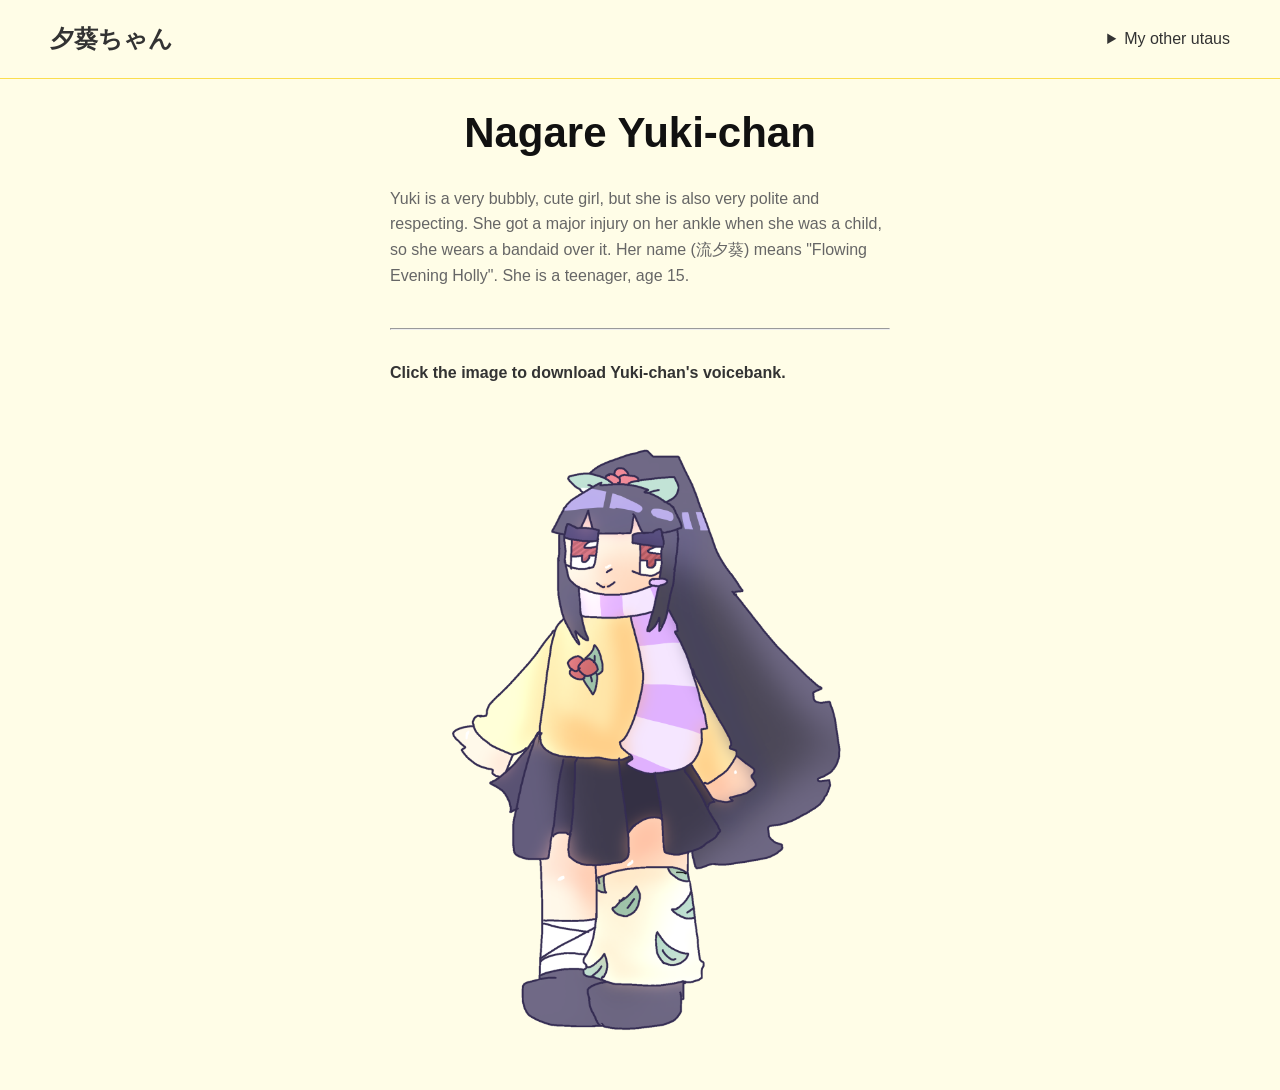
==== index.html @ 77388546 "Start" ====
<!DOCTYPE html>
<html lang="en">
<head>
    <meta charset="UTF-8">
    <meta name="viewport" content="width=device-width, initial-scale=1.0">
    <title>Yuki and Mogami</title>
    <link rel="stylesheet" href="style.css">
    <link rel="icon" href="./Yuki copy.bmp">
</head>
<body>

    <!-- Header Navigation -->
    <header class="navbar">
        <div class="logo">夕葵ちゃん</div>
        <nav>
            <details Character>
                 <summary>My other utaus</summary>
                <a href="Mogamikun.html"></a>(最上) Mogami-kun WIP
            </details>
        </nav>
    </header>



    <!-- Main Content Container -->
    <main class="container">
        
        <!-- Left Column: Character Info & Links -->
        <section class="info-section">
            <h1 class="character-name">Nagare Yuki-chan</h1>
            <p class="character-description">
               Yuki is a very bubbly, cute girl, but she is also very polite and respecting. 
She got a major injury on her ankle when she was a child, so she wears a bandaid over it.
Her name (流夕葵) means "Flowing Evening Holly". She is a teenager, age 15.
<hr>
<h1 class="Instruct">Click the image to download Yuki-chan's voicebank.</h1>
            </p>

            

         <a href="Yuki-Chan.zip" download>
            <button>
        <!-- Right Column: Character Visual Anchor -->
        <aside class="image-section">
            <!-- Replace with your character's transparent PNG -->
            <img src="./Fullbody2.YukiPNG copy.PNG" alt="Character Artwork" class="character-img">
        </aside>
            </button></a>
    </main>


    
</body>
</html>
---- style.css ----
/* Global Reset & Typography */
* {
    margin: 0;
    padding: 0;
    -moz-box-sizing: border-box;
    font-family: 'Helvetica Neue', Arial, sans-serif;
}

body {
    background-color: #fffde7;
    color: #333333;
    line-height: 1.6;
}

/* Navbar Styling */
.navbar {
    display: flex;
    justify-content: space-between;
    align-items: center;
    padding: 20px 50px;
    border-bottom: 1px solid #fbde4f;
    
}

.navbar .logo {
    font-size: 24px;
    font-weight: bold;
}

.navbar nav a {
    text-decoration: none;
    color: #555;
    margin-left: 20px;
    font-weight: 50px;
}

.navbar nav a.active, .navbar nav a:hover {
    color: #000;
    font-weight: bold;
}

/* Layout Container */
.container {
    display: grid;
    grid-template-columns: 1.2fr 0.8fr;
    max-width: 1200px;
    align-items: center;
    margin: 40px auto;
    padding: 0 20px;
    gap: 40px;
    height: 100vh;               /* Makes the container the full height of the screen */
  display: flex;               /* Activates Flexbox layout */
  justify-content: center;     /* Centers text horizontally */
  align-items: center;         /* Centers text vertically */
}

/* Info Section styling */
.character-name {
    margin-top: 50px;
    font-size: 42px;
    margin-bottom: 20px;
    text-align: center;
    color: #111;
}

.character-description {
    font-size: 16px;
    color: #666;
    margin-bottom: 40px;
    max-width: 500px;
}

/* Content Tabs */
.tabs {
    display: flex;
    border-bottom: 1px solid #eaeaea;
    margin-bottom: 30px;
}

.tab-btn {
    background: none;
    border: none;
    padding: 10px 20px;
    font-size: 16px;
    cursor: pointer;
    color: #888;
}

.tab-btn.active {
    color: #ff5722; /* Accent color matching your screenshot */
    border-bottom: 3px solid #ff5722;
    font-weight: bold;
}

/* Download Link Section */
.link-group {
    margin-bottom: 30px;
}

.link-group h2 {
    font-size: 14px;
    text-transform: uppercase;
    color: #ff5722;
    margin-bottom: 12px;
    letter-spacing: 0.5px;
}

.link-group ul {
    list-style: none;
}

.link-group ul li {
    margin-bottom: 8px;
}

.link-group a {
    color: #0066cc;
    text-decoration: none;
}

.link-group a:hover {
    text-decoration: underline;
}

/* Character Image Sidebar */
.image-section {
    display: flex;
    justify-content: center;
    align-items: flex-start;
}

.character-img {
    max-width: 100%;
    height: auto;
    width: 500px;
    object-fit: contain;
}

/* Responsive adjustments for mobile screens */
@media (max-width: 768px) {
    .container {
        grid-template-columns: 1fr;
    }
    .image-section {
        order: -1; /* Places character image at the top on mobile */
    }
}

button {
  background: transparent;
  border: transparent;
  cursor: pointer;
}

.Instruct {
    font-size: medium;
    margin-top: 30px;
    margin-bottom: 30px;
}
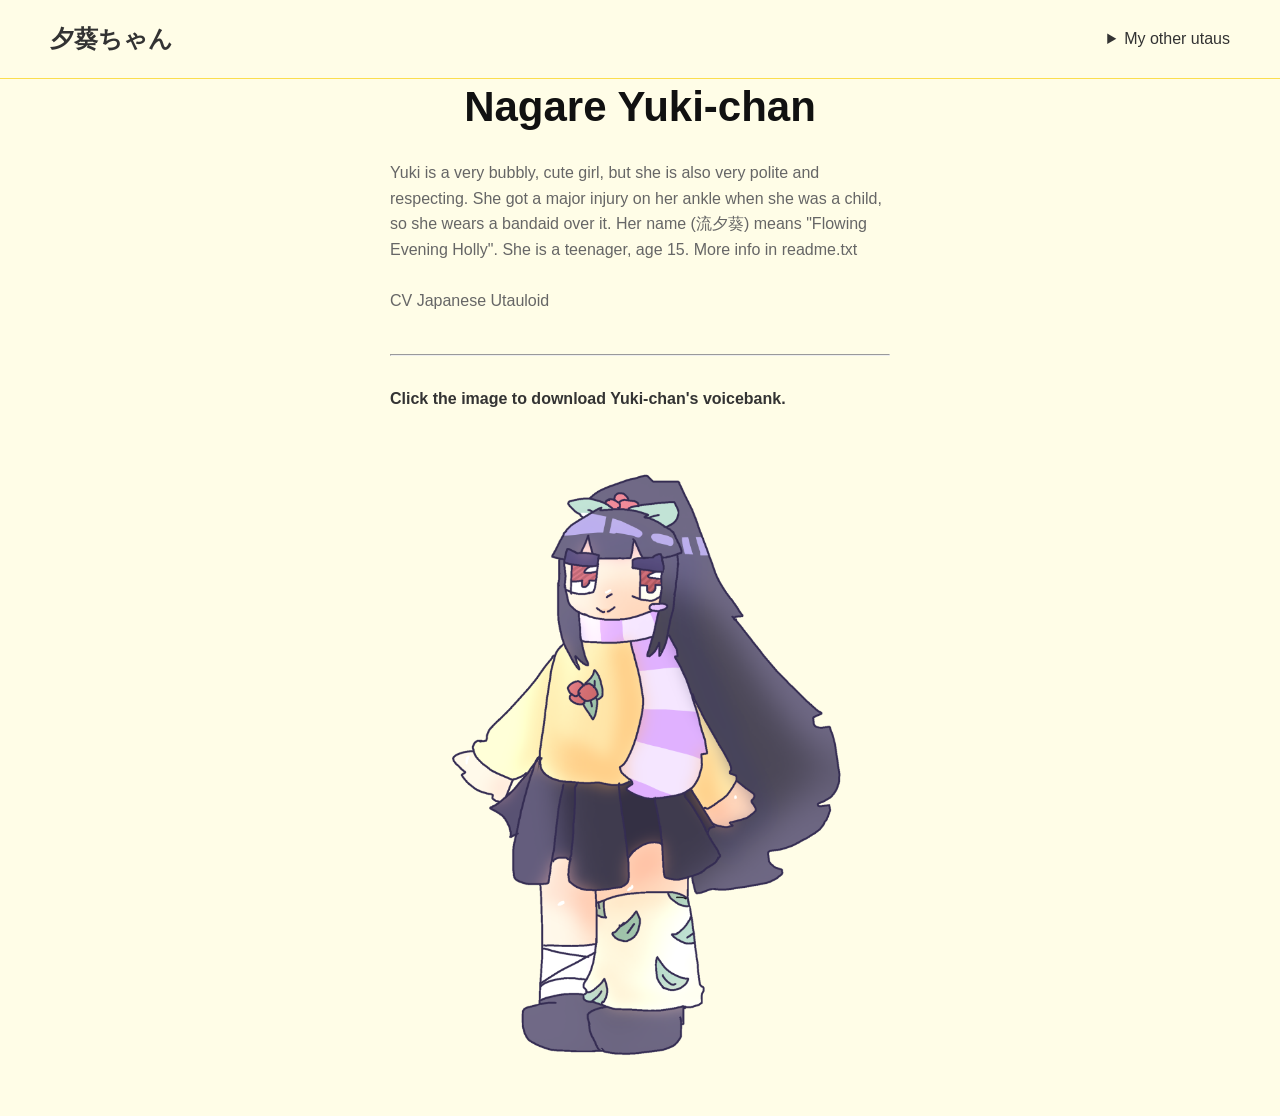
==== commit 708dad3d: "Add files via upload" ====
--- a/index.html
+++ b/index.html
@@ -3,35 +3,36 @@
 <head>
     <meta charset="UTF-8">
     <meta name="viewport" content="width=device-width, initial-scale=1.0">
-    <title>Yuki and Mogami</title>
+    <title>Yuki</title>
     <link rel="stylesheet" href="style.css">
     <link rel="icon" href="./Yuki copy.bmp">
 </head>
 <body>
 
-    <!-- Header Navigation -->
+   
     <header class="navbar">
         <div class="logo">夕葵ちゃん</div>
         <nav>
             <details Character>
                  <summary>My other utaus</summary>
-                <a href="Mogamikun.html"></a>(最上) Mogami-kun WIP
+                <a href="Mogamikun.html">(最上) Mogami-kun</a>
             </details>
         </nav>
     </header>
 
 
 
-    <!-- Main Content Container -->
+   
     <main class="container">
         
-        <!-- Left Column: Character Info & Links -->
+      
         <section class="info-section">
             <h1 class="character-name">Nagare Yuki-chan</h1>
             <p class="character-description">
                Yuki is a very bubbly, cute girl, but she is also very polite and respecting. 
 She got a major injury on her ankle when she was a child, so she wears a bandaid over it.
-Her name (流夕葵) means "Flowing Evening Holly". She is a teenager, age 15.
+Her name (流夕葵) means "Flowing Evening Holly". She is a teenager, age 15. More info in readme.txt<br><br>
+CV Japanese Utauloid
 <hr>
 <h1 class="Instruct">Click the image to download Yuki-chan's voicebank.</h1>
             </p>
@@ -40,15 +41,14 @@
 
          <a href="Yuki-Chan.zip" download>
             <button>
-        <!-- Right Column: Character Visual Anchor -->
+      
         <aside class="image-section">
-            <!-- Replace with your character's transparent PNG -->
+      
             <img src="./Fullbody2.YukiPNG copy.PNG" alt="Character Artwork" class="character-img">
         </aside>
             </button></a>
     </main>
 
-
     
 </body>
 </html>
--- a/style.css
+++ b/style.css
@@ -1,4 +1,4 @@
-/* Global Reset & Typography */
+
 * {
     margin: 0;
     padding: 0;
@@ -12,7 +12,6 @@
     line-height: 1.6;
 }
 
-/* Navbar Styling */
 .navbar {
     display: flex;
     justify-content: space-between;
@@ -39,7 +38,7 @@
     font-weight: bold;
 }
 
-/* Layout Container */
+
 .container {
     display: grid;
     grid-template-columns: 1.2fr 0.8fr;
@@ -48,13 +47,13 @@
     margin: 40px auto;
     padding: 0 20px;
     gap: 40px;
-    height: 100vh;               /* Makes the container the full height of the screen */
-  display: flex;               /* Activates Flexbox layout */
-  justify-content: center;     /* Centers text horizontally */
-  align-items: center;         /* Centers text vertically */
+    height: 100vh;             
+  display: flex;              
+  justify-content: center;   
+  align-items: center;      
 }
 
-/* Info Section styling */
+
 .character-name {
     margin-top: 50px;
     font-size: 42px;
@@ -70,7 +69,7 @@
     max-width: 500px;
 }
 
-/* Content Tabs */
+
 .tabs {
     display: flex;
     border-bottom: 1px solid #eaeaea;
@@ -87,12 +86,12 @@
 }
 
 .tab-btn.active {
-    color: #ff5722; /* Accent color matching your screenshot */
+    color: #ff5722; 
     border-bottom: 3px solid #ff5722;
     font-weight: bold;
 }
 
-/* Download Link Section */
+
 .link-group {
     margin-bottom: 30px;
 }
@@ -122,7 +121,7 @@
     text-decoration: underline;
 }
 
-/* Character Image Sidebar */
+
 .image-section {
     display: flex;
     justify-content: center;
@@ -136,13 +135,13 @@
     object-fit: contain;
 }
 
-/* Responsive adjustments for mobile screens */
+
 @media (max-width: 768px) {
     .container {
         grid-template-columns: 1fr;
     }
     .image-section {
-        order: -1; /* Places character image at the top on mobile */
+        order: -1; 
     }
 }
 
